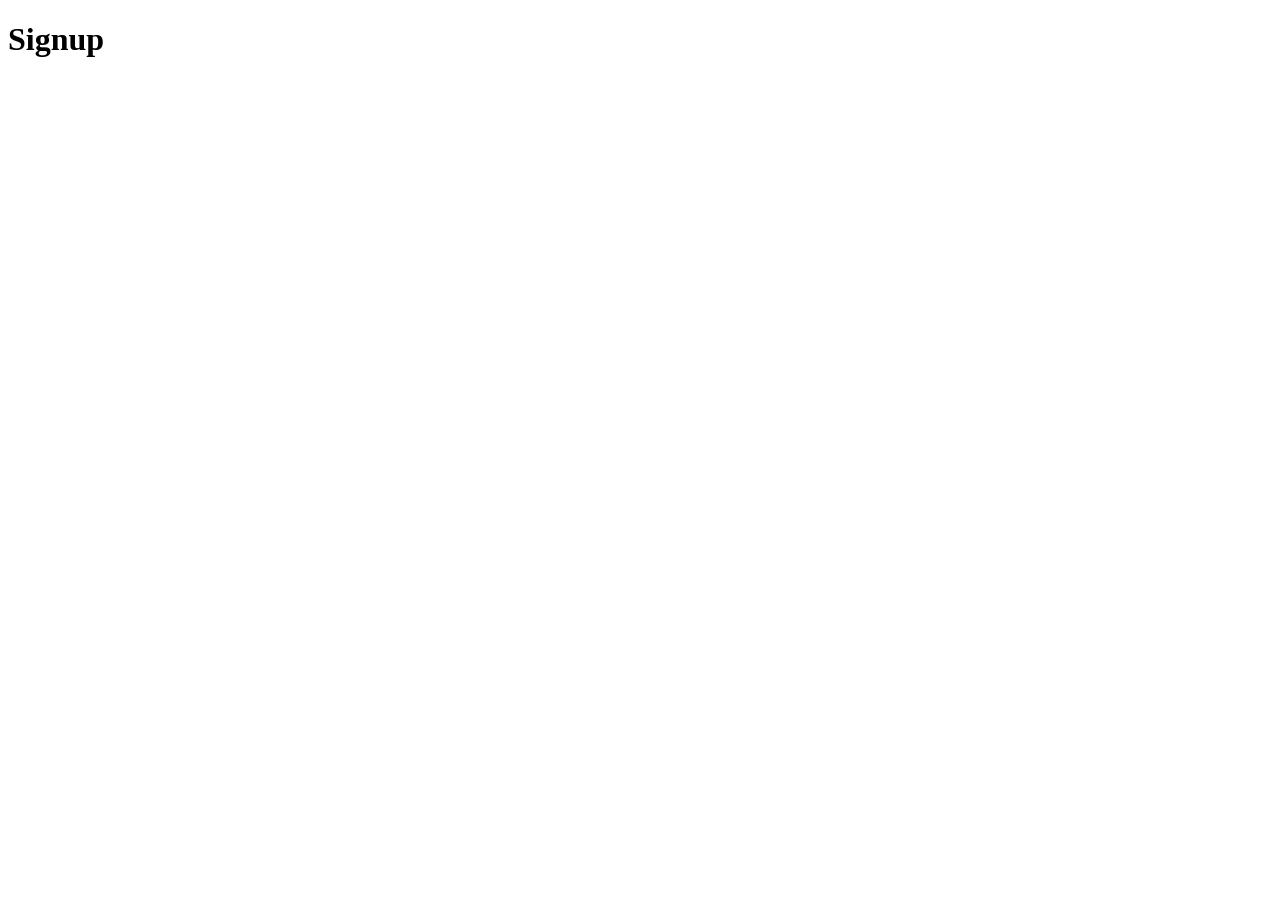
==== index.html @ cd092ec2 "Starting signup page" ====
<!DOCTYPE html>
<html lang="en">
<head>
    <meta charset="UTF-8">
    <meta name="viewport" content="width=device-width, initial-scale=1.0">
    <title>Signup</title>
</head>
<body>
    <div class="wrapper">
        <h1>Signup</h1>
        <form action="">
            <div>
                
            </div>
        </form>
    </div>
</body>
</html>
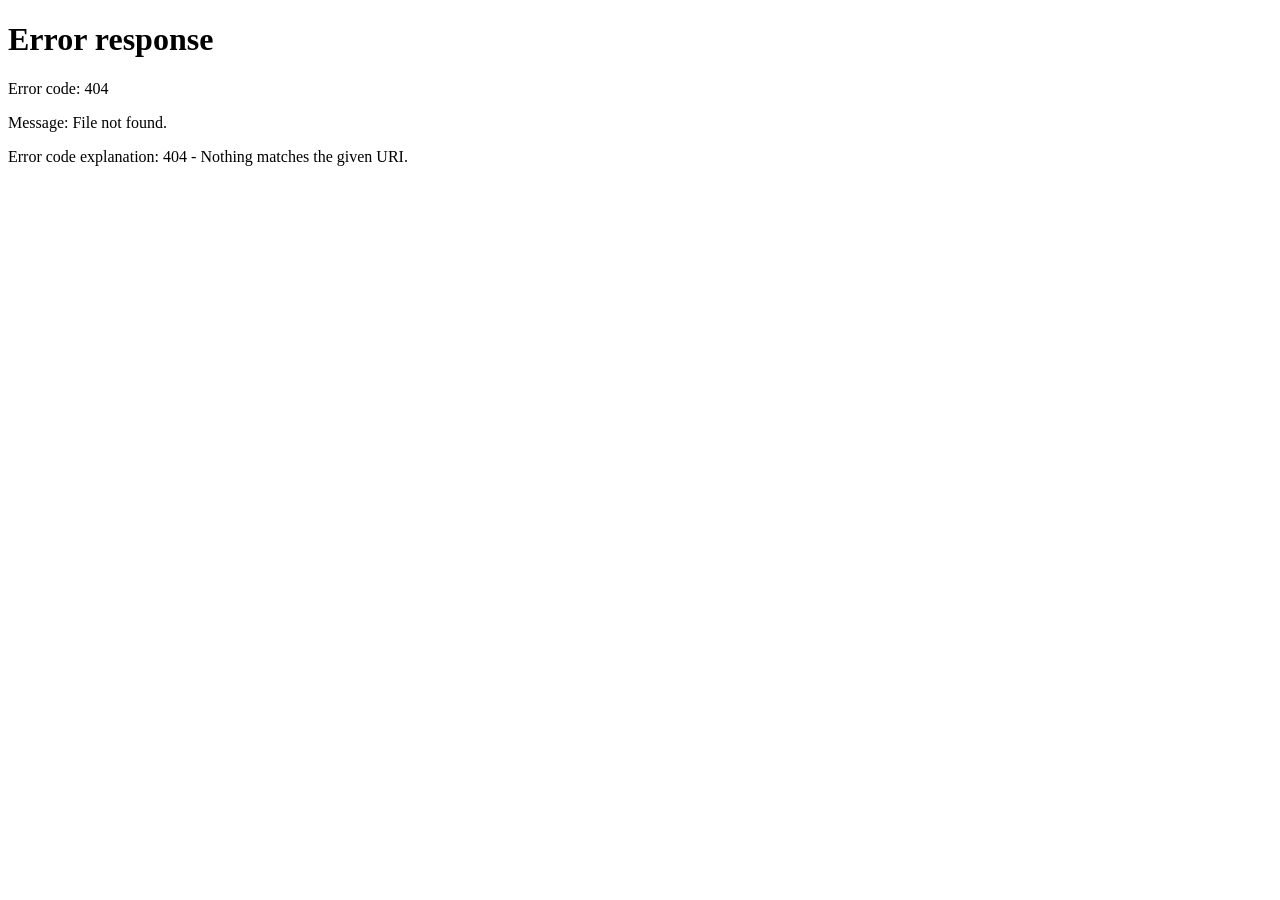
==== commit 849026bc: "Redirect index.html to Register page" ====
--- a/index.html
+++ b/index.html
@@ -6,13 +6,8 @@
     <title>Signup</title>
 </head>
 <body>
-    <div class="wrapper">
-        <h1>Signup</h1>
-        <form action="">
-            <div>
-                
-            </div>
-        </form>
-    </div>
+    <script>
+        window.location.href = "register.html";
+    </script>
 </body>
 </html>
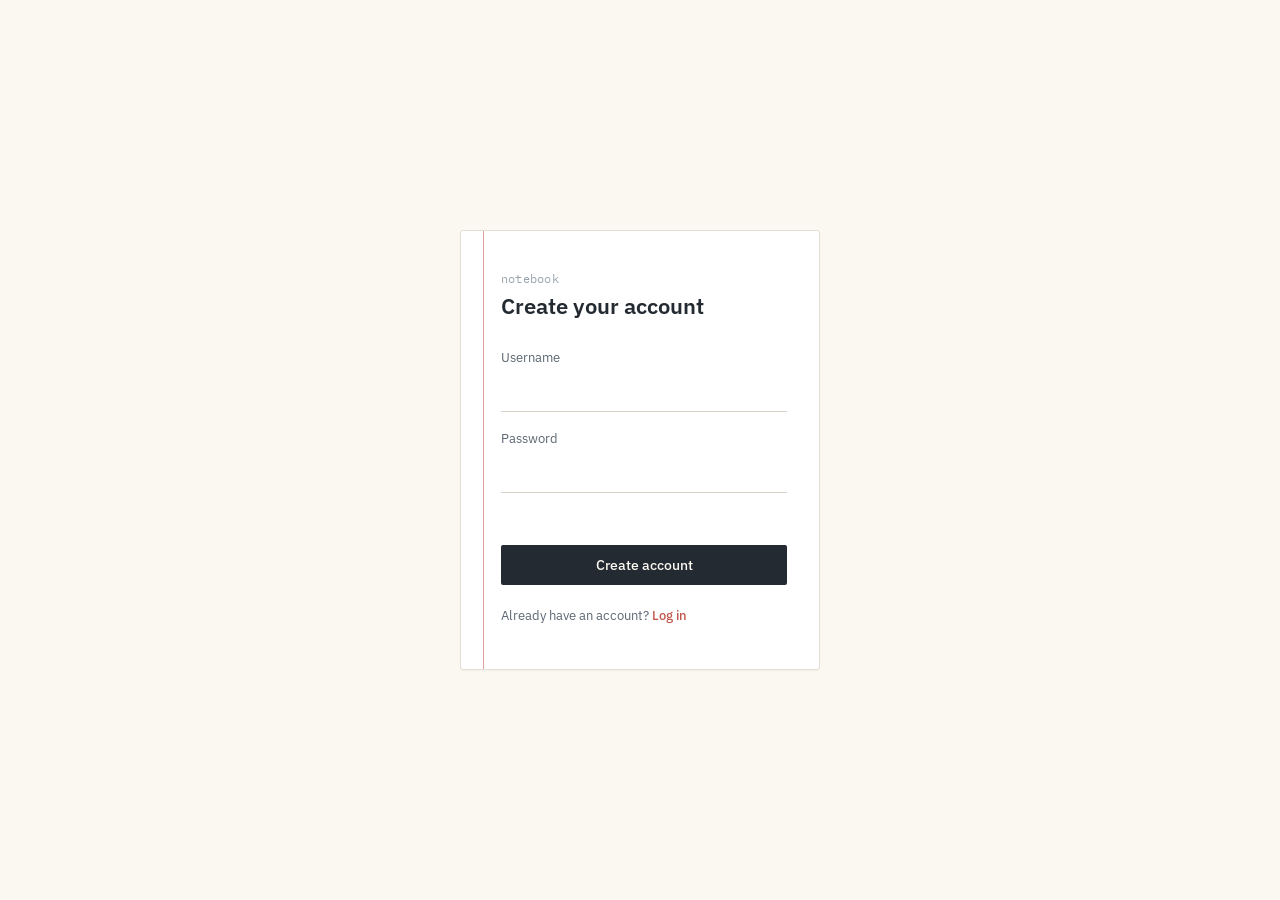
==== commit 9861d618: "Update Redirect path" ====
--- a/index.html
+++ b/index.html
@@ -7,7 +7,7 @@
 </head>
 <body>
     <script>
-        window.location.href = "register.html";
+        window.location.href = "/src/views/register.html";
     </script>
 </body>
 </html>
